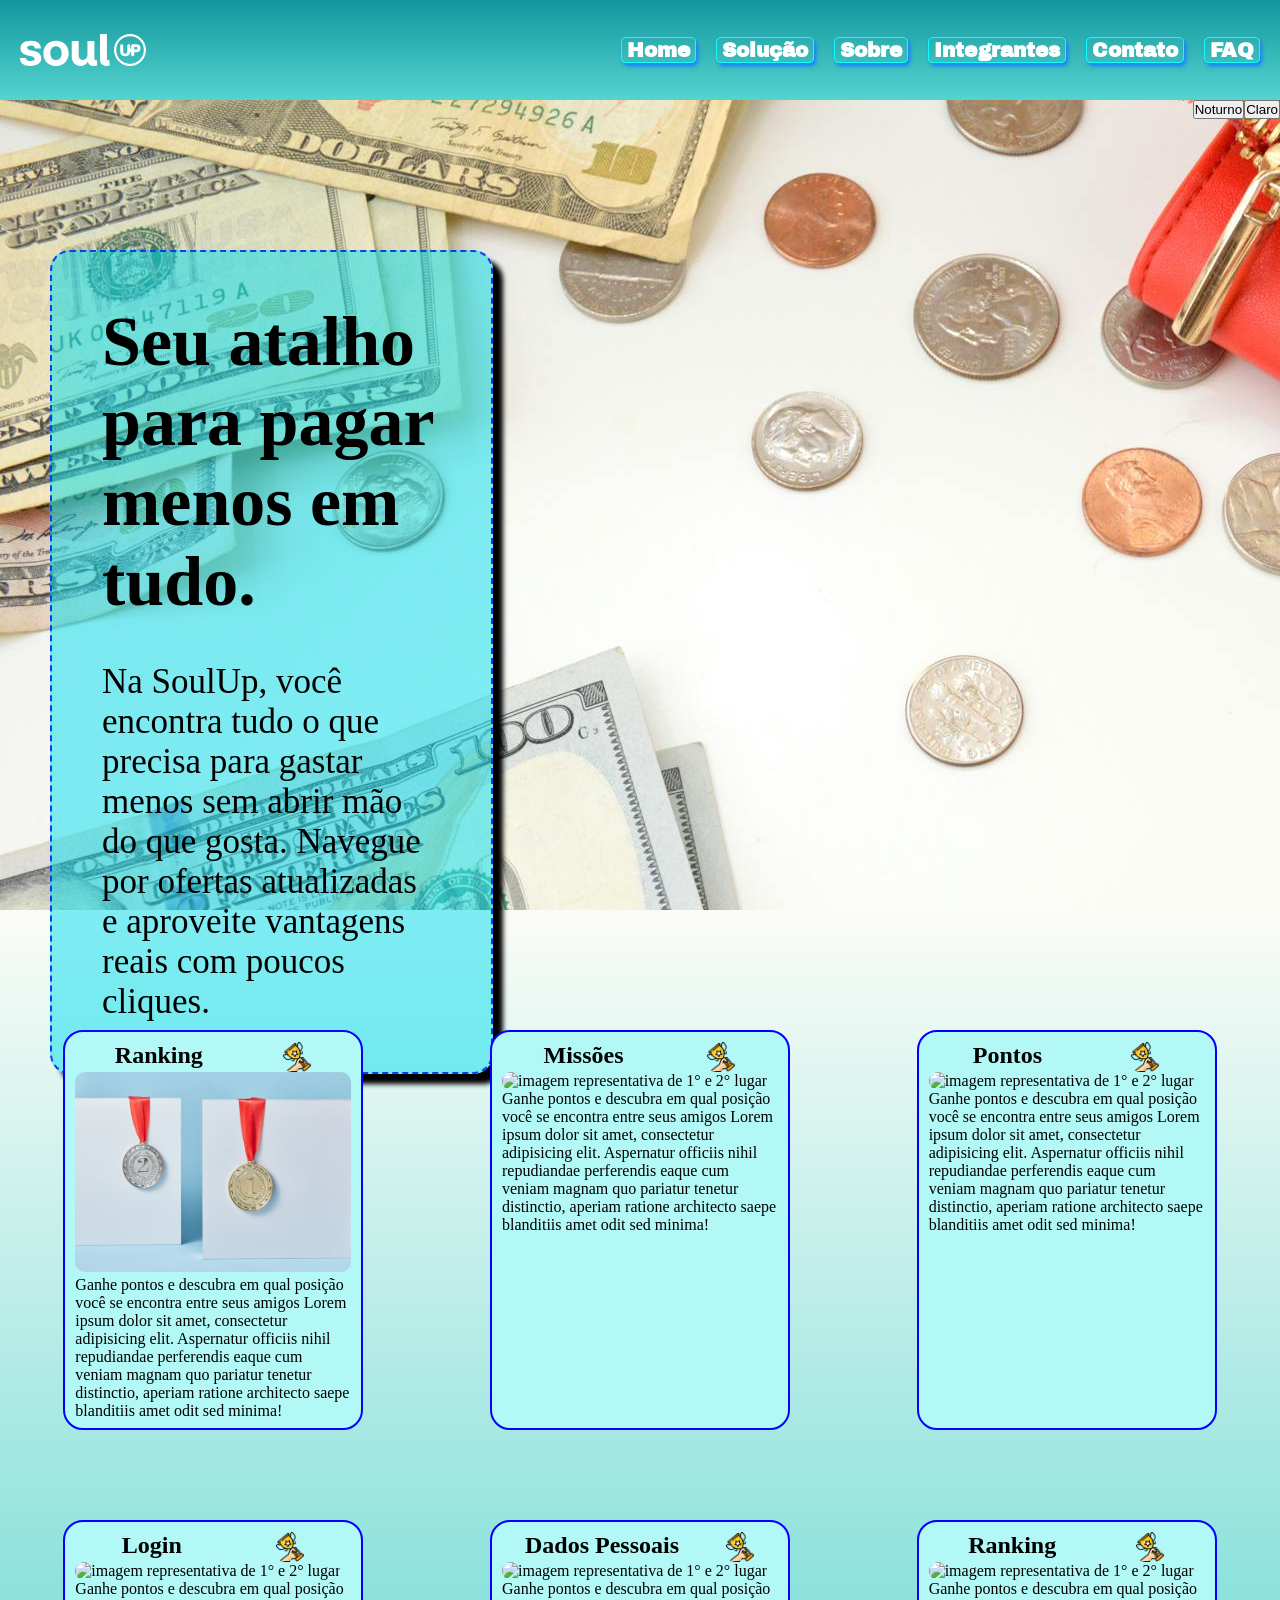
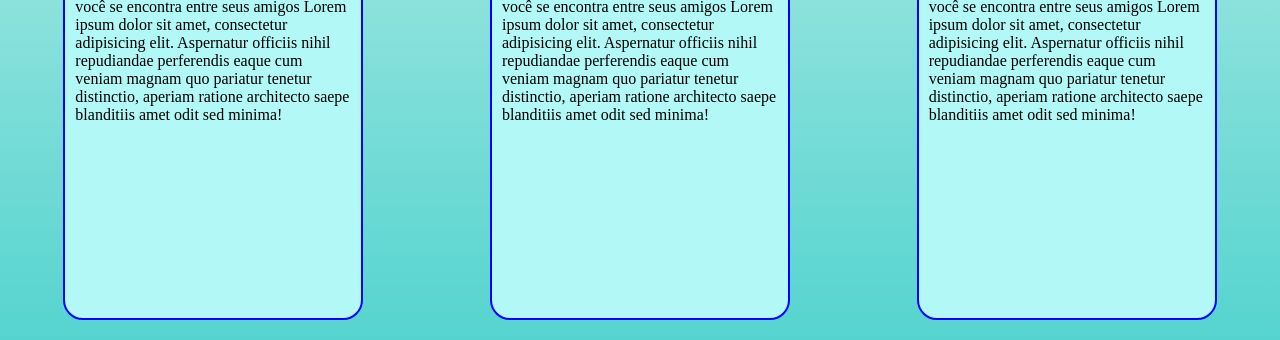
==== index.html @ f97382c6 "feat: organizando o codigo" ====
<!DOCTYPE html>
<html lang="pt-br">

<head>
    <meta charset="UTF-8">
    <meta name="viewport" content="width=device-width, initial-scale=1.0">
    <title>Soul UP</title>
    <link rel="stylesheet" href="./assets/css/main.css">
    <link rel="preconnect" href="https://fonts.googleapis.com">
    <link rel="preconnect" href="https://fonts.gstatic.com" crossorigin>
    <link href="https://fonts.googleapis.com/css2?family=Archivo+Black&family=Lexend+Deca:wght@100..900&display=swap"
        rel="stylesheet">
</head>

<body>

    <!--     //parte inicial da página para atrair a atenção do cliente
 -->
    <header class="cabecalho">
        <img src="./assets/imagens/img-01-logo.svg" alt="Imagem da logo">
        <nav class="menu">
            <ul>
                <li><a href="./index.html">Home</a></li>
                <li><a href="./paginas/solucao.html">Solução</a></li>
                <li><a href="./paginas/sobre.html">Sobre</a></li>
                <li><a href="./paginas/integrantes.html">Integrantes</a></li>
                <li><a href="./paginas/contato.html">Contato</a></li>
                <li><a href="./paginas/faq.html">FAQ</a></li>
            </ul>
        </nav>

    </header>


    <main>
        <div class="chamada">

            <div class="chamada__txt">
                <h1>Seu atalho para pagar menos em tudo.</h1>
                <p>Na SoulUp, você encontra tudo o que precisa para gastar menos sem abrir mão do que gosta. Navegue por
                    ofertas atualizadas e aproveite vantagens reais com poucos cliques.</p>
            </div>
            <div class="chamada__img">

            </div>

            <button>Noturno</button>
            <button>Claro</button>
        </div>
        <!--         //Fim da parte inicial da página para atrair a atenção do cliente
 -->

        <div class="conteudo">
            <div class="linha1">

            <section class="card">
                <div class="header_card">
                    <h2>Ranking</h2><img src="./assets/imagens/img-03-trofeu.png" alt="ícone de troféu">
                </div>
                <img src="./assets/imagens/img-04-ranking.jpg" alt="imagem representativa de 1° e 2° lugar">

                <p>Ganhe pontos e descubra em qual posição você se encontra entre seus amigos Lorem ipsum dolor sit
                    amet, consectetur adipisicing elit. Aspernatur officiis nihil repudiandae perferendis eaque cum
                    veniam magnam quo pariatur tenetur distinctio, aperiam ratione architecto saepe blanditiis amet odit
                    sed minima!</p>


            </section>
            <section class="card">
                <div class="header_card">
                    <h2>Missões</h2><img src="./assets/imagens/img-03-trofeu.png" alt="ícone de troféu">
                </div>
                <img src="" alt="imagem representativa de 1° e 2° lugar">

                <p>Ganhe pontos e descubra em qual posição você se encontra entre seus amigos Lorem ipsum dolor sit
                    amet, consectetur adipisicing elit. Aspernatur officiis nihil repudiandae perferendis eaque cum
                    veniam magnam quo pariatur tenetur distinctio, aperiam ratione architecto saepe blanditiis amet odit
                    sed minima!</p>


            </section>
            <section class="card">
                <div class="header_card">
                    <h2>Pontos</h2><img src="./assets/imagens/img-03-trofeu.png" alt="ícone de troféu">
                </div>
                <img src="" alt="imagem representativa de 1° e 2° lugar">

                <p>Ganhe pontos e descubra em qual posição você se encontra entre seus amigos Lorem ipsum dolor sit
                    amet, consectetur adipisicing elit. Aspernatur officiis nihil repudiandae perferendis eaque cum
                    veniam magnam quo pariatur tenetur distinctio, aperiam ratione architecto saepe blanditiis amet odit
                    sed minima!</p>


            </section>
            </div>
            <div class="linha2">
            <section class="card">
                <div class="header_card">
                    <h2>Login</h2><img src="./assets/imagens/img-03-trofeu.png" alt="ícone de troféu">
                </div>
                <img src="" alt="imagem representativa de 1° e 2° lugar">

                <p>Ganhe pontos e descubra em qual posição você se encontra entre seus amigos Lorem ipsum dolor sit
                    amet, consectetur adipisicing elit. Aspernatur officiis nihil repudiandae perferendis eaque cum
                    veniam magnam quo pariatur tenetur distinctio, aperiam ratione architecto saepe blanditiis amet odit
                    sed minima!</p>


            </section>
            <section class="card">
                <div class="header_card">
                    <h2>Dados Pessoais</h2><img src="./assets/imagens/img-03-trofeu.png" alt="ícone de troféu">
                </div>
                <img src="" alt="imagem representativa de 1° e 2° lugar">

                <p>Ganhe pontos e descubra em qual posição você se encontra entre seus amigos Lorem ipsum dolor sit
                    amet, consectetur adipisicing elit. Aspernatur officiis nihil repudiandae perferendis eaque cum
                    veniam magnam quo pariatur tenetur distinctio, aperiam ratione architecto saepe blanditiis amet odit
                    sed minima!</p>
                    


            </section>
              <section class="card">
                <div class="header_card">
                    <h2>Ranking</h2><img src="./assets/imagens/img-03-trofeu.png" alt="ícone de troféu">
                </div>
                <img src="" alt="imagem representativa de 1° e 2° lugar">

                <p>Ganhe pontos e descubra em qual posição você se encontra entre seus amigos Lorem ipsum dolor sit
                    amet, consectetur adipisicing elit. Aspernatur officiis nihil repudiandae perferendis eaque cum
                    veniam magnam quo pariatur tenetur distinctio, aperiam ratione architecto saepe blanditiis amet odit
                    sed minima!</p>
                    


            </section>
            </div>
        </div>


    </main>


    <script src="./assets/JS/SoulUP.js"></script>
</body>

</html>
---- assets/css/main.css ----
@import url(./base.css);
@import url(./cabecalho.css);
@import url(./hero.css);
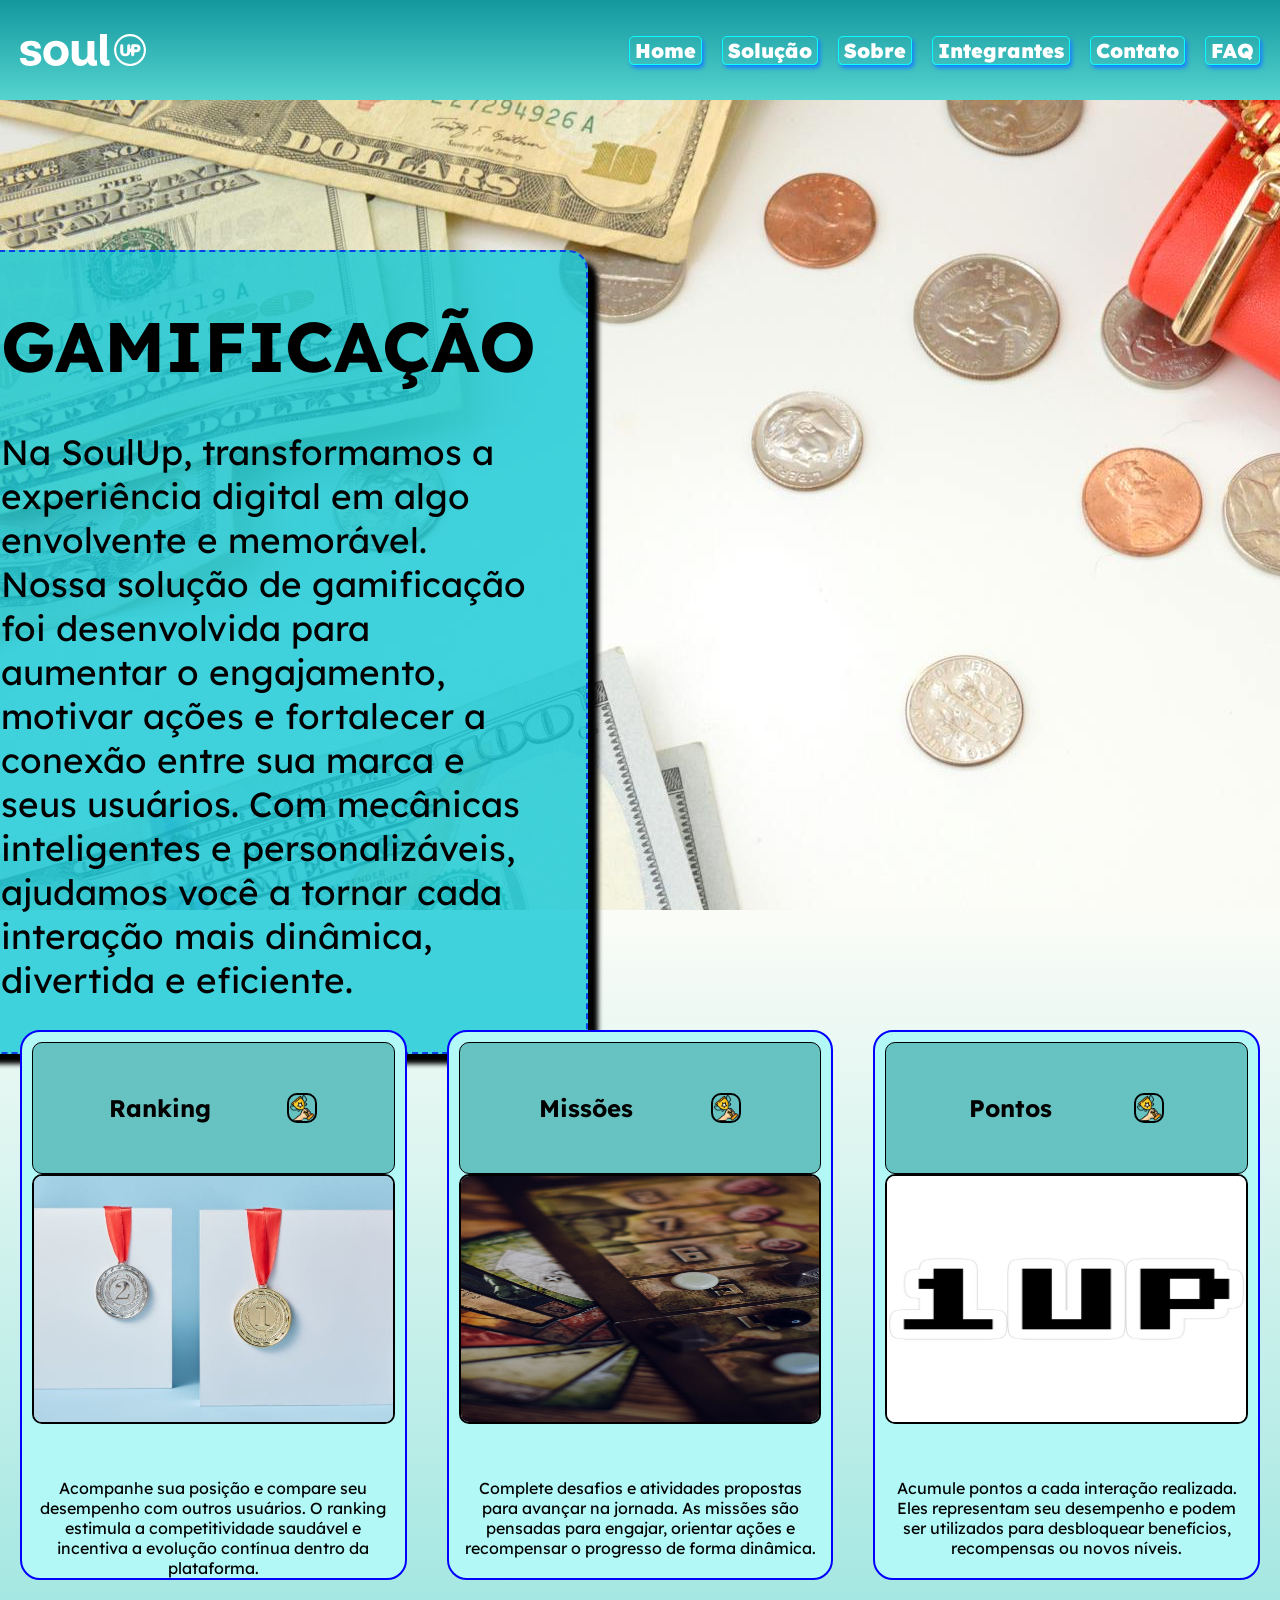
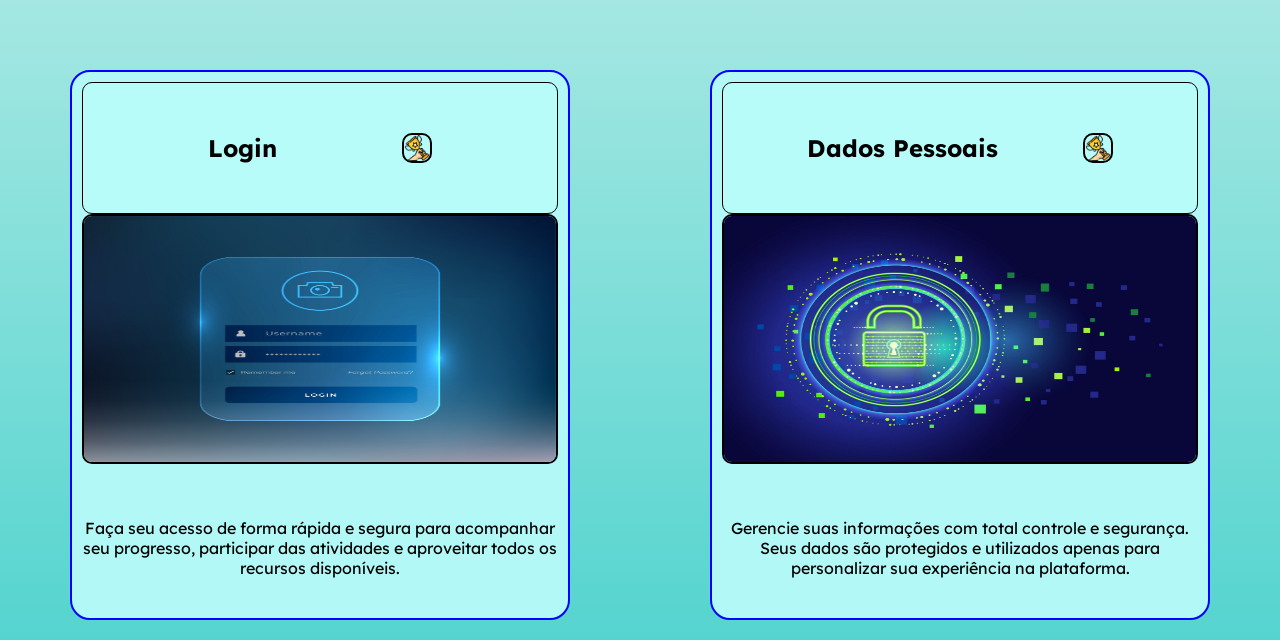
==== commit 6c9959a2: "feat: melhora na pagina nos cards" ====
--- a/index.html
+++ b/index.html
@@ -36,9 +36,11 @@
         <div class="chamada">
 
             <div class="chamada__txt">
-                <h1>Seu atalho para pagar menos em tudo.</h1>
-                <p>Na SoulUp, você encontra tudo o que precisa para gastar menos sem abrir mão do que gosta. Navegue por
-                    ofertas atualizadas e aproveite vantagens reais com poucos cliques.</p>
+                <h1>GAMIFICAÇÃO</h1>
+                <p>Na SoulUp, transformamos a experiência digital em algo envolvente e memorável. Nossa solução de
+                    gamificação foi desenvolvida para aumentar o engajamento, motivar ações e fortalecer a conexão entre
+                    sua marca e seus usuários. Com mecânicas inteligentes e personalizáveis, ajudamos você a tornar cada
+                    interação mais dinâmica, divertida e eficiente.</p>
             </div>
             <div class="chamada__img">
 
@@ -53,88 +55,66 @@
         <div class="conteudo">
             <div class="linha1">
 
-            <section class="card">
-                <div class="header_card">
-                    <h2>Ranking</h2><img src="./assets/imagens/img-03-trofeu.png" alt="ícone de troféu">
-                </div>
-                <img src="./assets/imagens/img-04-ranking.jpg" alt="imagem representativa de 1° e 2° lugar">
+                <section class="card">
+                    <div class="header_card">
+                        <h2>Ranking</h2><img src="./assets/imagens/img-03-trofeu.png" alt="ícone de troféu">
+                    </div>
+                    <img src="./assets/imagens/img-04-ranking.jpg" alt="imagem representativa de 1° e 2° lugar">
 
-                <p>Ganhe pontos e descubra em qual posição você se encontra entre seus amigos Lorem ipsum dolor sit
-                    amet, consectetur adipisicing elit. Aspernatur officiis nihil repudiandae perferendis eaque cum
-                    veniam magnam quo pariatur tenetur distinctio, aperiam ratione architecto saepe blanditiis amet odit
-                    sed minima!</p>
+                    <p>Acompanhe sua posição e compare seu desempenho com outros usuários. O ranking estimula a
+                        competitividade saudável e incentiva a evolução contínua dentro da plataforma.</p>
 
 
-            </section>
-            <section class="card">
-                <div class="header_card">
-                    <h2>Missões</h2><img src="./assets/imagens/img-03-trofeu.png" alt="ícone de troféu">
-                </div>
-                <img src="" alt="imagem representativa de 1° e 2° lugar">
+                </section>
+                <section class="card">
+                    <div class="header_card">
+                        <h2>Missões</h2><img src="./assets/imagens/img-03-trofeu.png" alt="ícone de troféu">
+                    </div>
+                    <img src="./assets/imagens/img-11-missoes.jpg" alt="imagem representativa de 1° e 2° lugar">
 
-                <p>Ganhe pontos e descubra em qual posição você se encontra entre seus amigos Lorem ipsum dolor sit
-                    amet, consectetur adipisicing elit. Aspernatur officiis nihil repudiandae perferendis eaque cum
-                    veniam magnam quo pariatur tenetur distinctio, aperiam ratione architecto saepe blanditiis amet odit
-                    sed minima!</p>
+                    <p>Complete desafios e atividades propostas para avançar na jornada. As missões são pensadas para
+                        engajar, orientar ações e recompensar o progresso de forma dinâmica.</p>
 
 
-            </section>
-            <section class="card">
-                <div class="header_card">
-                    <h2>Pontos</h2><img src="./assets/imagens/img-03-trofeu.png" alt="ícone de troféu">
-                </div>
-                <img src="" alt="imagem representativa de 1° e 2° lugar">
+                </section>
+                <section class="card">
+                    <div class="header_card">
+                        <h2>Pontos</h2><img src="./assets/imagens/img-03-trofeu.png" alt="ícone de troféu">
+                    </div>
+                    <img src="./assets/imagens/img-12-pontuacao.jpg" alt="imagem representativa de 1° e 2° lugar">
 
-                <p>Ganhe pontos e descubra em qual posição você se encontra entre seus amigos Lorem ipsum dolor sit
-                    amet, consectetur adipisicing elit. Aspernatur officiis nihil repudiandae perferendis eaque cum
-                    veniam magnam quo pariatur tenetur distinctio, aperiam ratione architecto saepe blanditiis amet odit
-                    sed minima!</p>
+                    <p>Acumule pontos a cada interação realizada. Eles representam seu desempenho e podem ser utilizados
+                        para desbloquear benefícios, recompensas ou novos níveis.</p>
 
 
-            </section>
+                </section>
             </div>
             <div class="linha2">
-            <section class="card">
-                <div class="header_card">
-                    <h2>Login</h2><img src="./assets/imagens/img-03-trofeu.png" alt="ícone de troféu">
-                </div>
-                <img src="" alt="imagem representativa de 1° e 2° lugar">
+                <section class="card">
+                    <div class="header_card">
+                        <h2>Login</h2><img src="./assets/imagens/img-03-trofeu.png" alt="ícone de troféu">
+                    </div>
+                    <img src="./assets/imagens/img-14-login.jpg" alt="imagem representativa de 1° e 2° lugar">
 
-                <p>Ganhe pontos e descubra em qual posição você se encontra entre seus amigos Lorem ipsum dolor sit
-                    amet, consectetur adipisicing elit. Aspernatur officiis nihil repudiandae perferendis eaque cum
-                    veniam magnam quo pariatur tenetur distinctio, aperiam ratione architecto saepe blanditiis amet odit
-                    sed minima!</p>
+                    <p>Faça seu acesso de forma rápida e segura para acompanhar seu progresso, participar das atividades
+                        e aproveitar todos os recursos disponíveis.</p>
 
 
-            </section>
-            <section class="card">
-                <div class="header_card">
-                    <h2>Dados Pessoais</h2><img src="./assets/imagens/img-03-trofeu.png" alt="ícone de troféu">
-                </div>
-                <img src="" alt="imagem representativa de 1° e 2° lugar">
+                </section>
+                <section class="card">
+                    <div class="header_card">
+                        <h2>Dados Pessoais</h2><img src="./assets/imagens/img-03-trofeu.png" alt="ícone de troféu">
+                    </div>
+                    <img src="./assets/imagens/img-15-dados-pessoais.jpg" alt="imagem representativa de 1° e 2° lugar">
 
-                <p>Ganhe pontos e descubra em qual posição você se encontra entre seus amigos Lorem ipsum dolor sit
-                    amet, consectetur adipisicing elit. Aspernatur officiis nihil repudiandae perferendis eaque cum
-                    veniam magnam quo pariatur tenetur distinctio, aperiam ratione architecto saepe blanditiis amet odit
-                    sed minima!</p>
-                    
+                    <p>Gerencie suas informações com total controle e segurança. Seus dados são protegidos e utilizados
+                        apenas para personalizar sua experiência na plataforma.</p>
 
 
-            </section>
-              <section class="card">
-                <div class="header_card">
-                    <h2>Ranking</h2><img src="./assets/imagens/img-03-trofeu.png" alt="ícone de troféu">
-                </div>
-                <img src="" alt="imagem representativa de 1° e 2° lugar">
 
-                <p>Ganhe pontos e descubra em qual posição você se encontra entre seus amigos Lorem ipsum dolor sit
-                    amet, consectetur adipisicing elit. Aspernatur officiis nihil repudiandae perferendis eaque cum
-                    veniam magnam quo pariatur tenetur distinctio, aperiam ratione architecto saepe blanditiis amet odit
-                    sed minima!</p>
-                    
+                </section>
 
 
-            </section>
             </div>
         </div>
 
--- a/assets/css/main.css
+++ b/assets/css/main.css
@@ -1,3 +1,5 @@
 @import url(./base.css);
 @import url(./cabecalho.css);
 @import url(./hero.css);
+@import url(./footer.css);
+@import url(./faq.css);
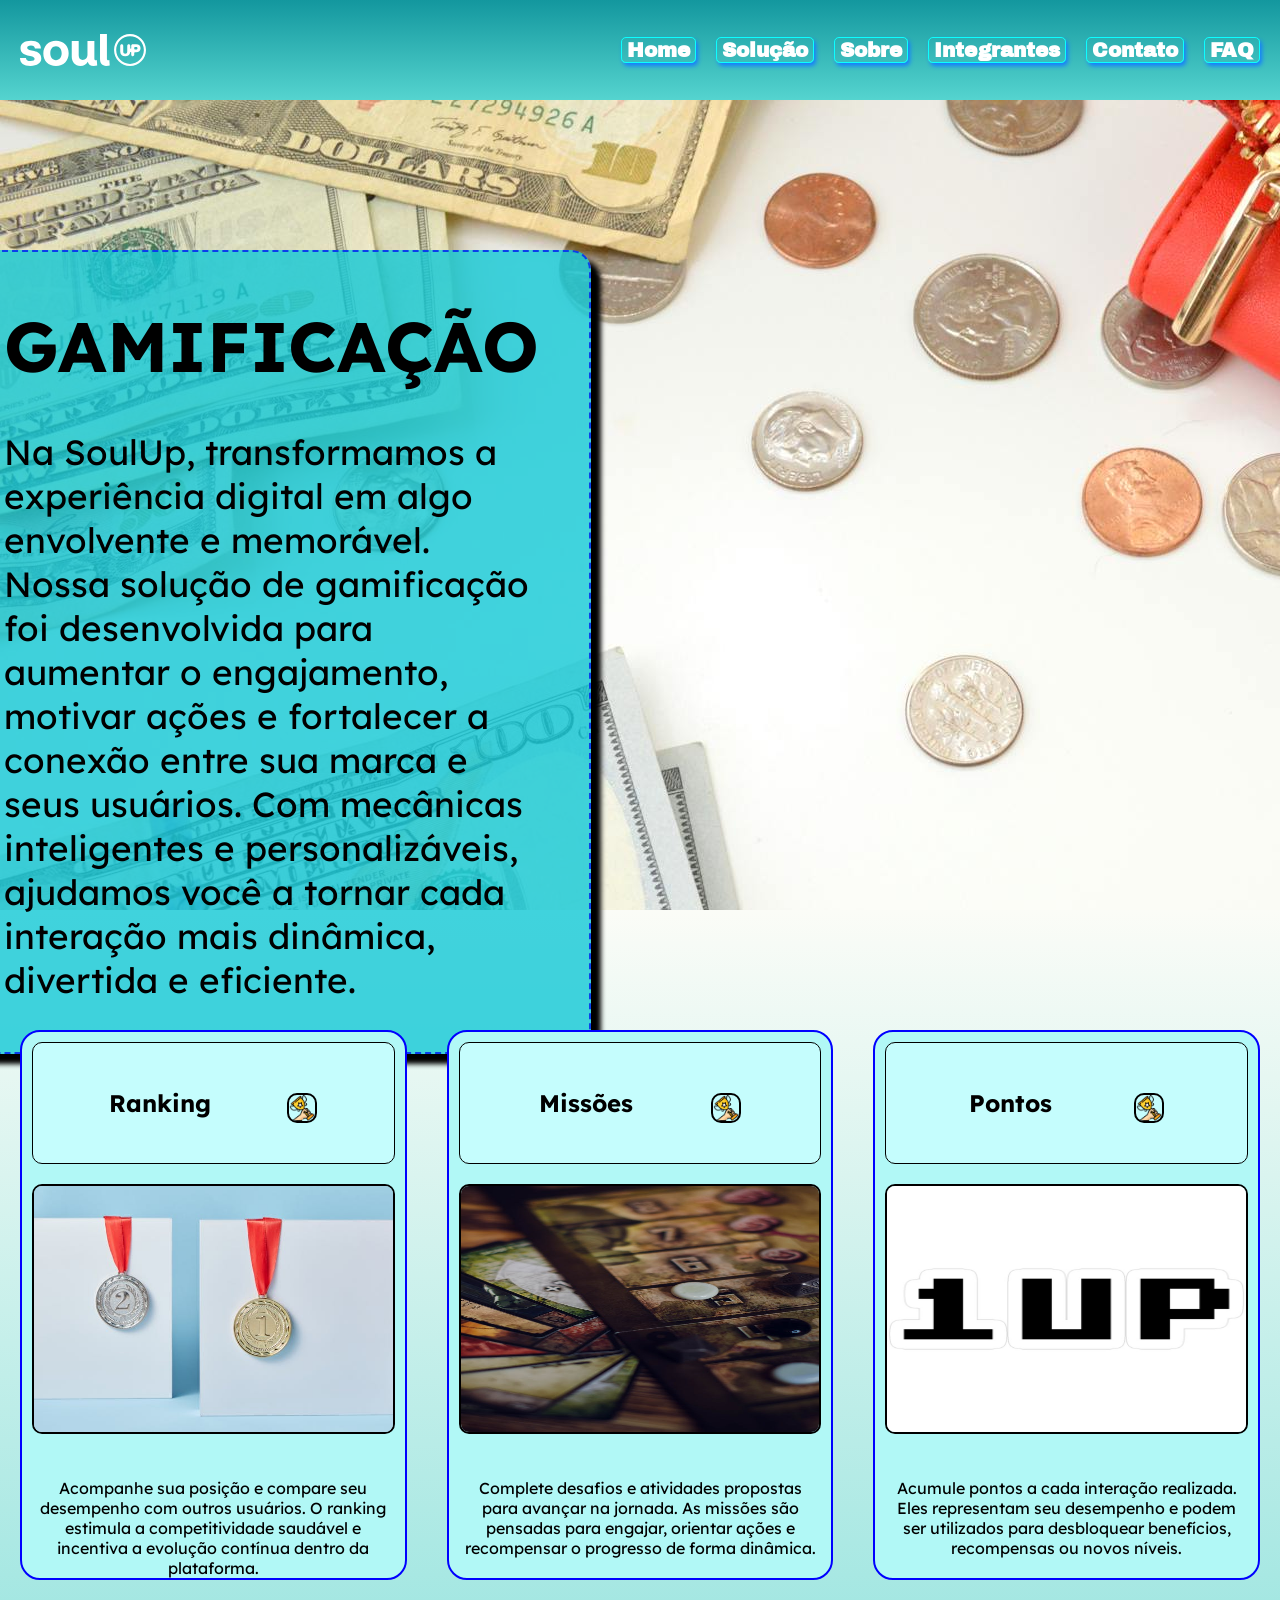
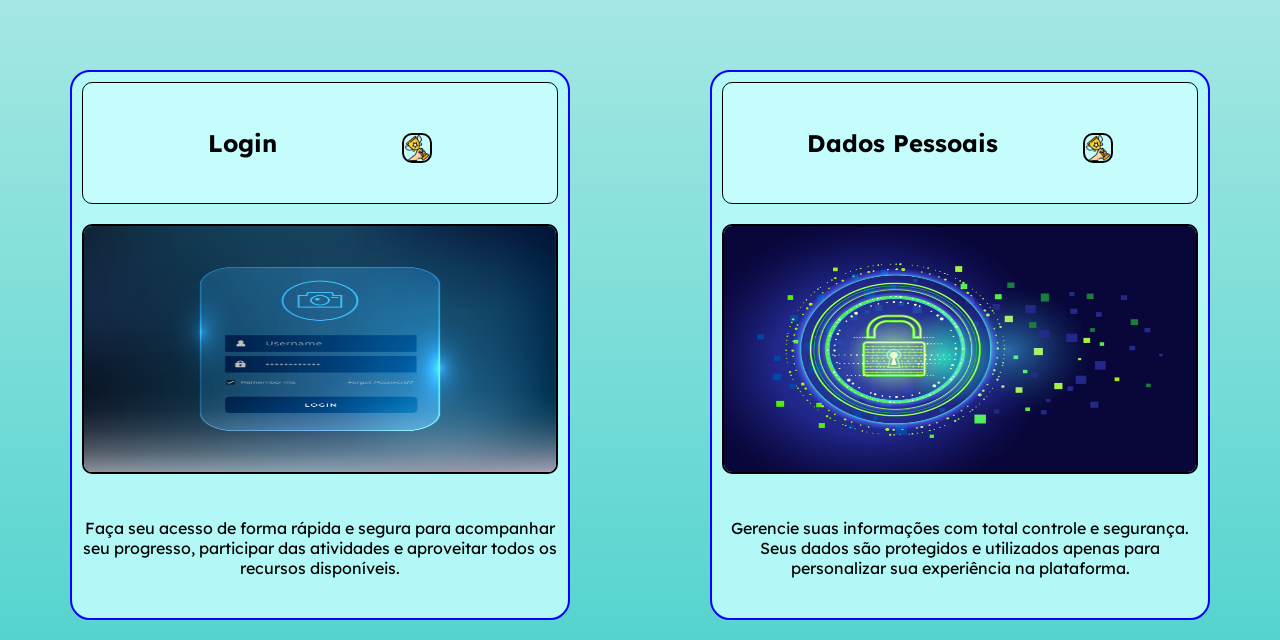
==== commit 7f238e3f: "Merge pull request #3 from igorblacconaro/IgorRM572033 Adicionado pagina de integrantes e fazendo es" ====
--- a/index.html
+++ b/index.html
@@ -9,7 +9,7 @@
     <link rel="preconnect" href="https://fonts.googleapis.com">
     <link rel="preconnect" href="https://fonts.gstatic.com" crossorigin>
     <link href="https://fonts.googleapis.com/css2?family=Archivo+Black&family=Lexend+Deca:wght@100..900&display=swap"
-        rel="stylesheet">
+    rel="stylesheet">
 </head>
 
 <body>
--- a/assets/css/main.css
+++ b/assets/css/main.css
@@ -1,5 +1,4 @@
 @import url(./base.css);
 @import url(./cabecalho.css);
 @import url(./hero.css);
-@import url(./footer.css);
-@import url(./faq.css);+@import url(./contato.css);
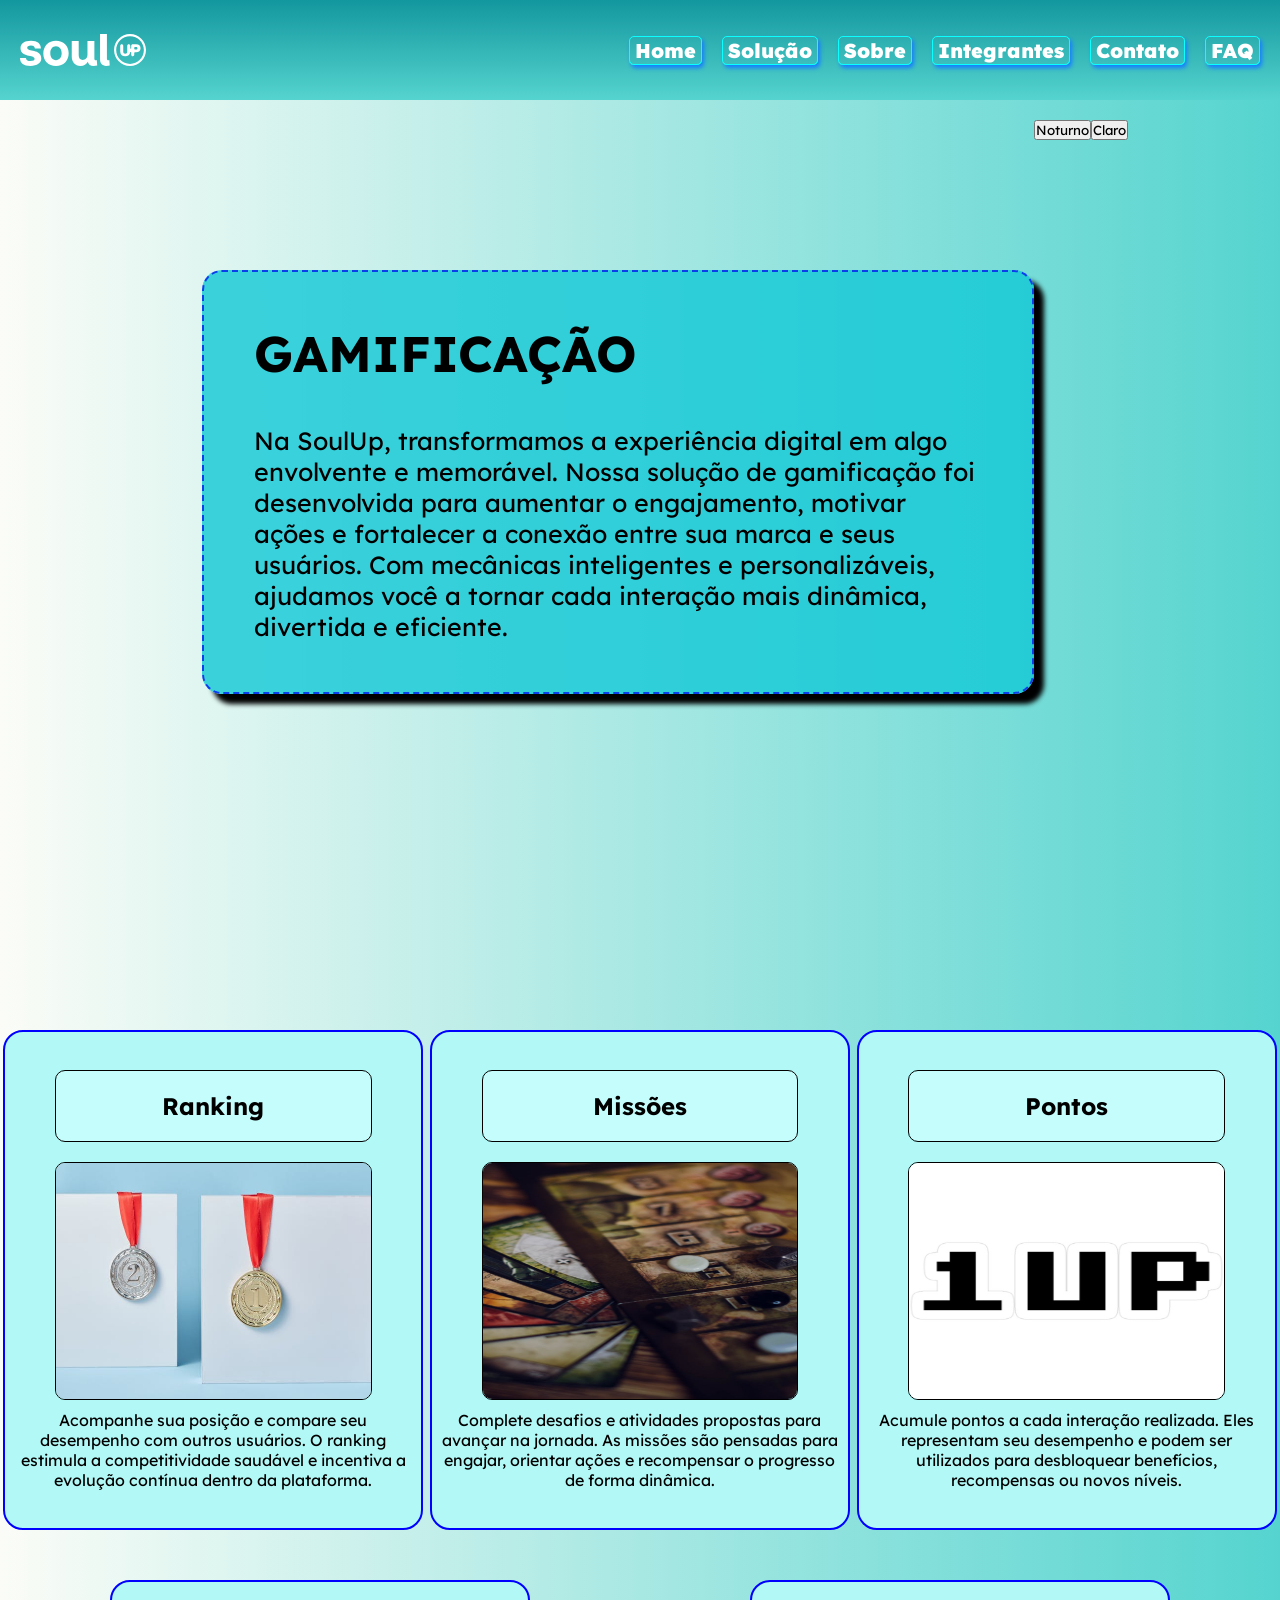
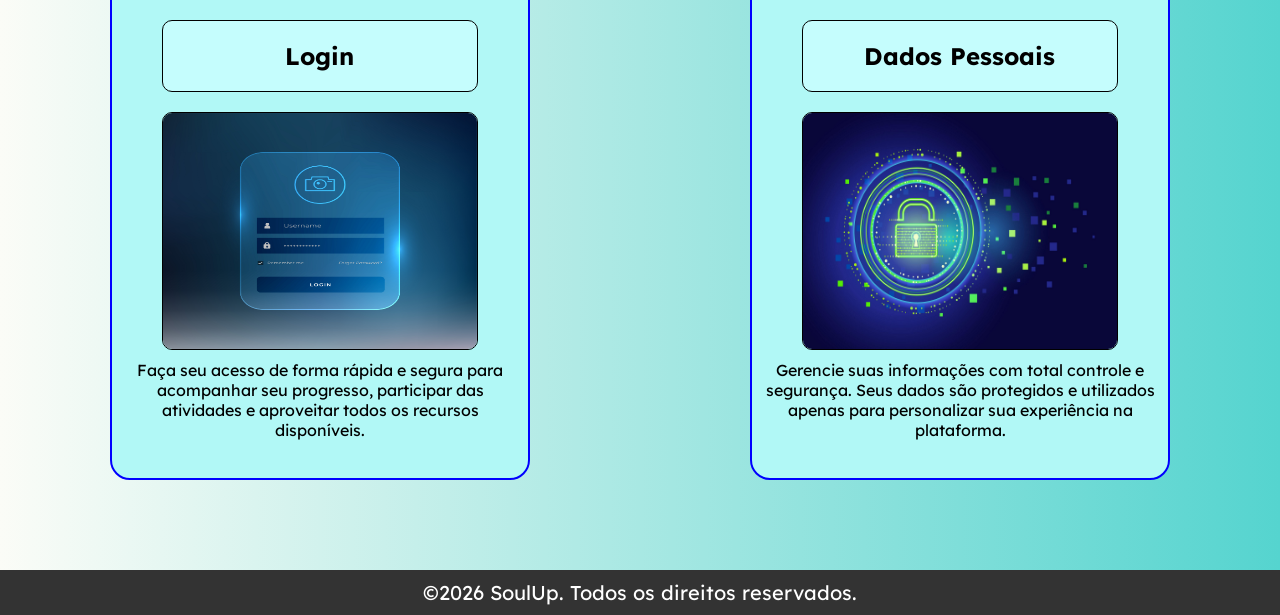
==== commit e84f7288: "feat: deixando responsivo a index.html" ====
--- a/index.html
+++ b/index.html
@@ -57,7 +57,7 @@
 
                 <section class="card">
                     <div class="header_card">
-                        <h2>Ranking</h2><img src="./assets/imagens/img-03-trofeu.png" alt="ícone de troféu">
+                        <h2>Ranking</h2>
                     </div>
                     <img src="./assets/imagens/img-04-ranking.jpg" alt="imagem representativa de 1° e 2° lugar">
 
@@ -68,7 +68,7 @@
                 </section>
                 <section class="card">
                     <div class="header_card">
-                        <h2>Missões</h2><img src="./assets/imagens/img-03-trofeu.png" alt="ícone de troféu">
+                        <h2>Missões</h2>
                     </div>
                     <img src="./assets/imagens/img-11-missoes.jpg" alt="imagem representativa de 1° e 2° lugar">
 
@@ -79,7 +79,7 @@
                 </section>
                 <section class="card">
                     <div class="header_card">
-                        <h2>Pontos</h2><img src="./assets/imagens/img-03-trofeu.png" alt="ícone de troféu">
+                        <h2>Pontos</h2>
                     </div>
                     <img src="./assets/imagens/img-12-pontuacao.jpg" alt="imagem representativa de 1° e 2° lugar">
 
@@ -92,7 +92,7 @@
             <div class="linha2">
                 <section class="card">
                     <div class="header_card">
-                        <h2>Login</h2><img src="./assets/imagens/img-03-trofeu.png" alt="ícone de troféu">
+                        <h2>Login</h2>
                     </div>
                     <img src="./assets/imagens/img-14-login.jpg" alt="imagem representativa de 1° e 2° lugar">
 
@@ -103,7 +103,7 @@
                 </section>
                 <section class="card">
                     <div class="header_card">
-                        <h2>Dados Pessoais</h2><img src="./assets/imagens/img-03-trofeu.png" alt="ícone de troféu">
+                        <h2>Dados Pessoais</h2>
                     </div>
                     <img src="./assets/imagens/img-15-dados-pessoais.jpg" alt="imagem representativa de 1° e 2° lugar">
 
@@ -121,6 +121,10 @@
 
     </main>
 
+    <footer>
+        <p>&copy;2026 SoulUp. Todos os direitos reservados.</p>
+    </footer>
+
 
     <script src="./assets/JS/SoulUP.js"></script>
 </body>
--- a/assets/css/main.css
+++ b/assets/css/main.css
@@ -1,4 +1,7 @@
 @import url(./base.css);
 @import url(./cabecalho.css);
-@import url(./hero.css);
-@import url(./contato.css);+@import url(./index.css);
+@import url(./footer.css);
+@import url(./faq.css);
+@import url(./sobre.css);
+
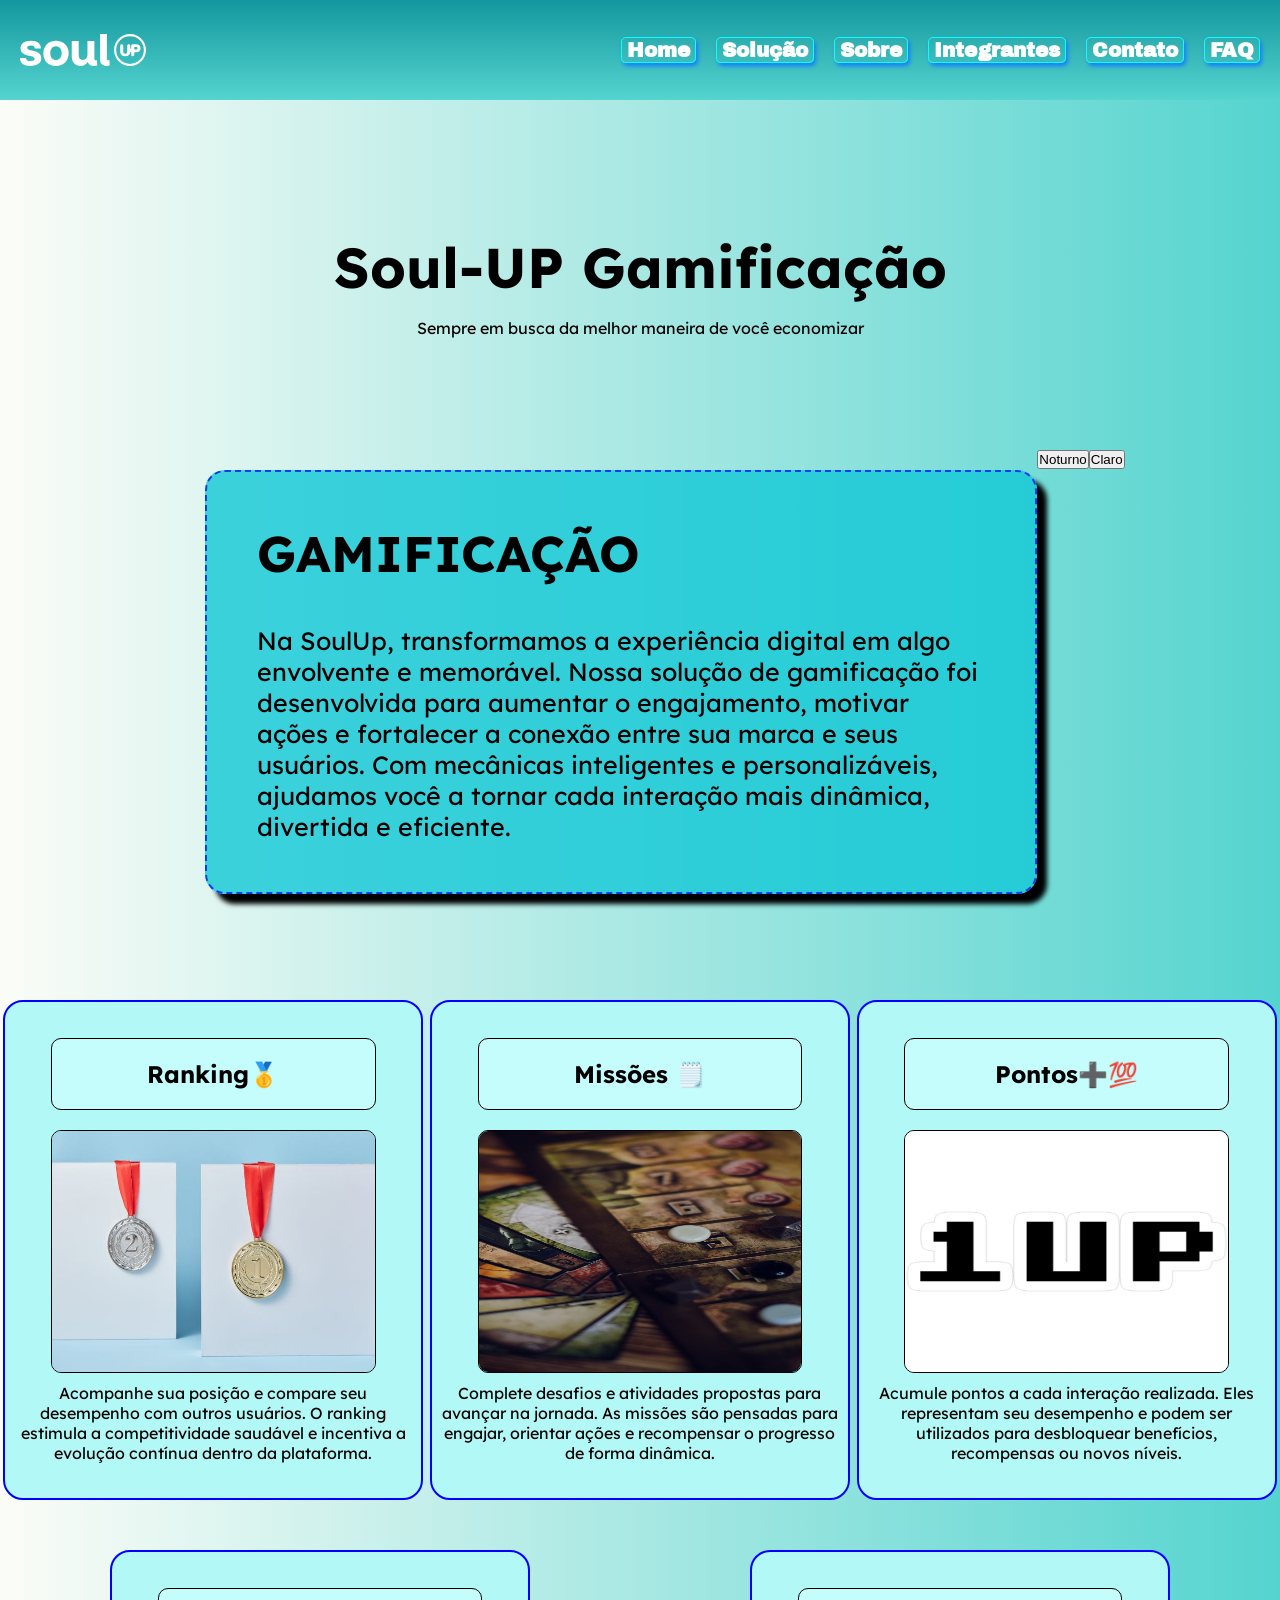
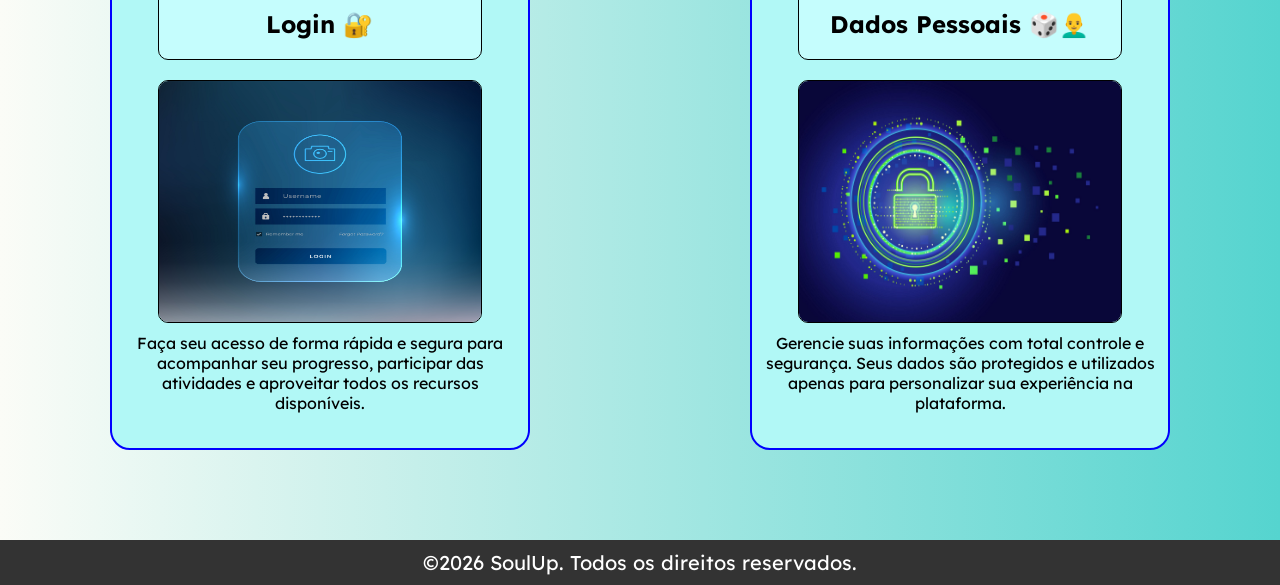
==== commit efc5422a: "feat: fazendo algumas alterações pequenas nas paginas." ====
--- a/index.html
+++ b/index.html
@@ -9,7 +9,7 @@
     <link rel="preconnect" href="https://fonts.googleapis.com">
     <link rel="preconnect" href="https://fonts.gstatic.com" crossorigin>
     <link href="https://fonts.googleapis.com/css2?family=Archivo+Black&family=Lexend+Deca:wght@100..900&display=swap"
-    rel="stylesheet">
+        rel="stylesheet">
 </head>
 
 <body>
@@ -33,6 +33,14 @@
 
 
     <main>
+        <section class="titulo">
+            <!-- Título principal -->
+            <h1>Soul-UP Gamificação</h1>
+
+            <!-- Texto de apoio -->
+            <p>Sempre em busca da melhor maneira de você economizar</p>
+        </section>
+
         <div class="chamada">
 
             <div class="chamada__txt">
@@ -57,7 +65,7 @@
 
                 <section class="card">
                     <div class="header_card">
-                        <h2>Ranking</h2>
+                        <h2>Ranking🥇</h2>
                     </div>
                     <img src="./assets/imagens/img-04-ranking.jpg" alt="imagem representativa de 1° e 2° lugar">
 
@@ -68,7 +76,7 @@
                 </section>
                 <section class="card">
                     <div class="header_card">
-                        <h2>Missões</h2>
+                        <h2>Missões 🗒️</h2>
                     </div>
                     <img src="./assets/imagens/img-11-missoes.jpg" alt="imagem representativa de 1° e 2° lugar">
 
@@ -79,7 +87,7 @@
                 </section>
                 <section class="card">
                     <div class="header_card">
-                        <h2>Pontos</h2>
+                        <h2>Pontos➕💯</h2>
                     </div>
                     <img src="./assets/imagens/img-12-pontuacao.jpg" alt="imagem representativa de 1° e 2° lugar">
 
@@ -92,7 +100,7 @@
             <div class="linha2">
                 <section class="card">
                     <div class="header_card">
-                        <h2>Login</h2>
+                        <h2>Login 🔐</h2>
                     </div>
                     <img src="./assets/imagens/img-14-login.jpg" alt="imagem representativa de 1° e 2° lugar">
 
@@ -103,7 +111,7 @@
                 </section>
                 <section class="card">
                     <div class="header_card">
-                        <h2>Dados Pessoais</h2>
+                        <h2>Dados Pessoais 🎲👨‍🦲</h2>
                     </div>
                     <img src="./assets/imagens/img-15-dados-pessoais.jpg" alt="imagem representativa de 1° e 2° lugar">
 
--- a/assets/css/main.css
+++ b/assets/css/main.css
@@ -1,5 +1,7 @@
 @import url(./base.css);
 @import url(./cabecalho.css);
+@import url(./hero.css);
+@import url(./contato.css);
 @import url(./index.css);
 @import url(./footer.css);
 @import url(./faq.css);
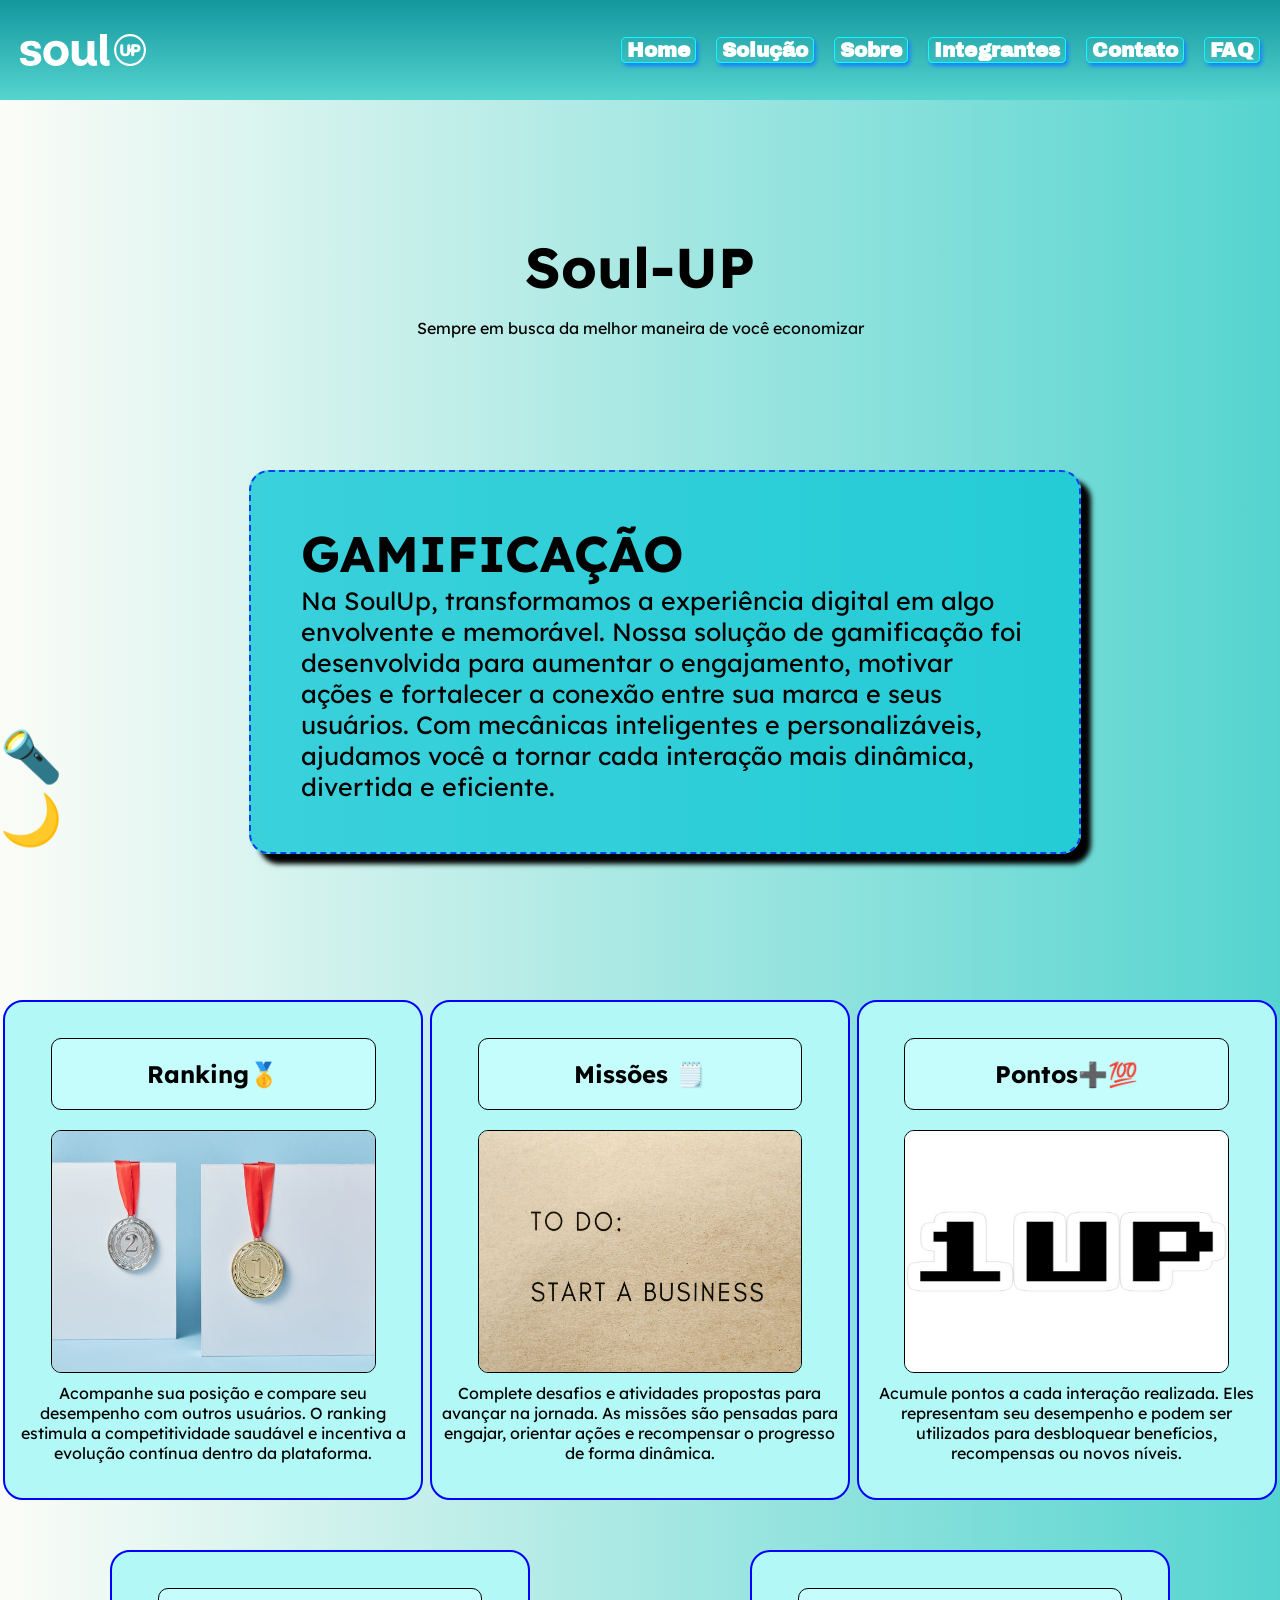
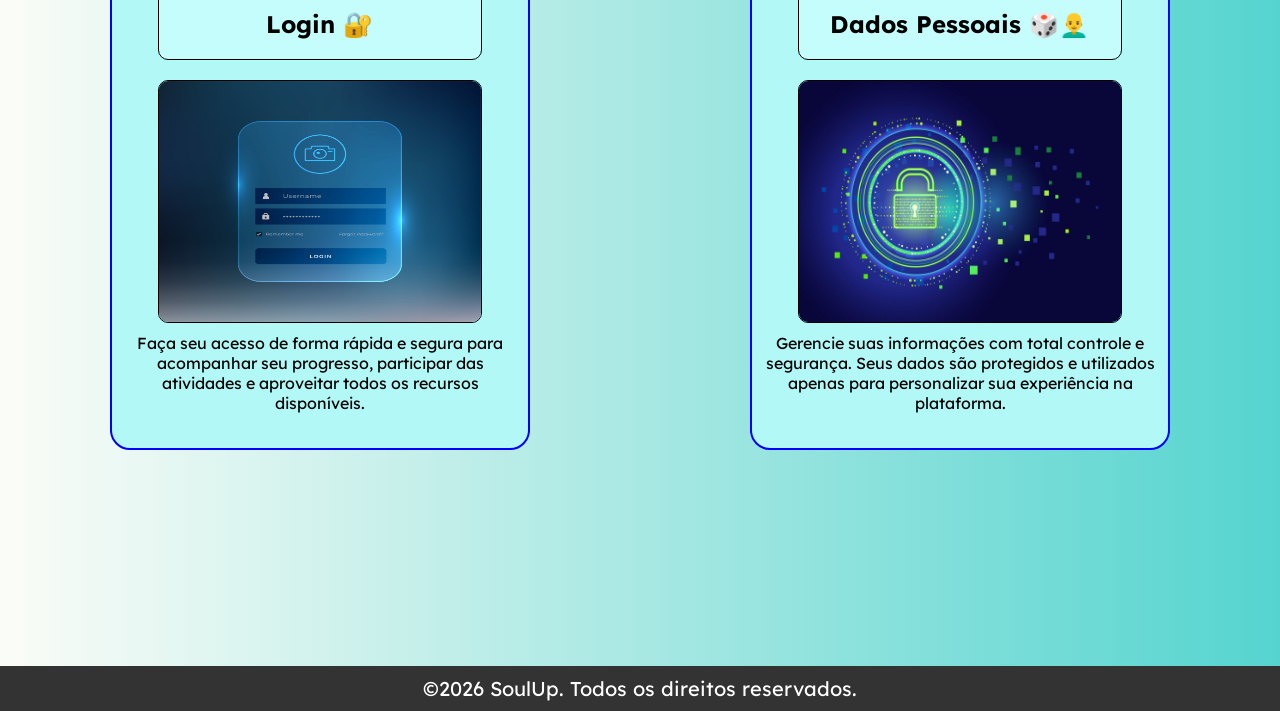
==== commit fc344f08: "fazendo javaScript na index e arrumando os botões claro e noturno, além de outras alterações" ====
--- a/index.html
+++ b/index.html
@@ -35,7 +35,7 @@
     <main>
         <section class="titulo">
             <!-- Título principal -->
-            <h1>Soul-UP Gamificação</h1>
+            <h1>Soul-UP</h1>
 
             <!-- Texto de apoio -->
             <p>Sempre em busca da melhor maneira de você economizar</p>
@@ -54,8 +54,6 @@
 
             </div>
 
-            <button>Noturno</button>
-            <button>Claro</button>
         </div>
         <!--         //Fim da parte inicial da página para atrair a atenção do cliente
  -->
@@ -78,7 +76,7 @@
                     <div class="header_card">
                         <h2>Missões 🗒️</h2>
                     </div>
-                    <img src="./assets/imagens/img-11-missoes.jpg" alt="imagem representativa de 1° e 2° lugar">
+                    <img src="./assets/imagens/pexels-eva-bronzini-6956183.jpg" alt="imagem representativa de 1° e 2° lugar">
 
                     <p>Complete desafios e atividades propostas para avançar na jornada. As missões são pensadas para
                         engajar, orientar ações e recompensar o progresso de forma dinâmica.</p>
@@ -125,8 +123,10 @@
 
             </div>
         </div>
-
-
+        <div class="botoes">
+        <p id="luz">🔦</p>
+        <p id="noite">🌙</p>
+        </div>
     </main>
 
     <footer>
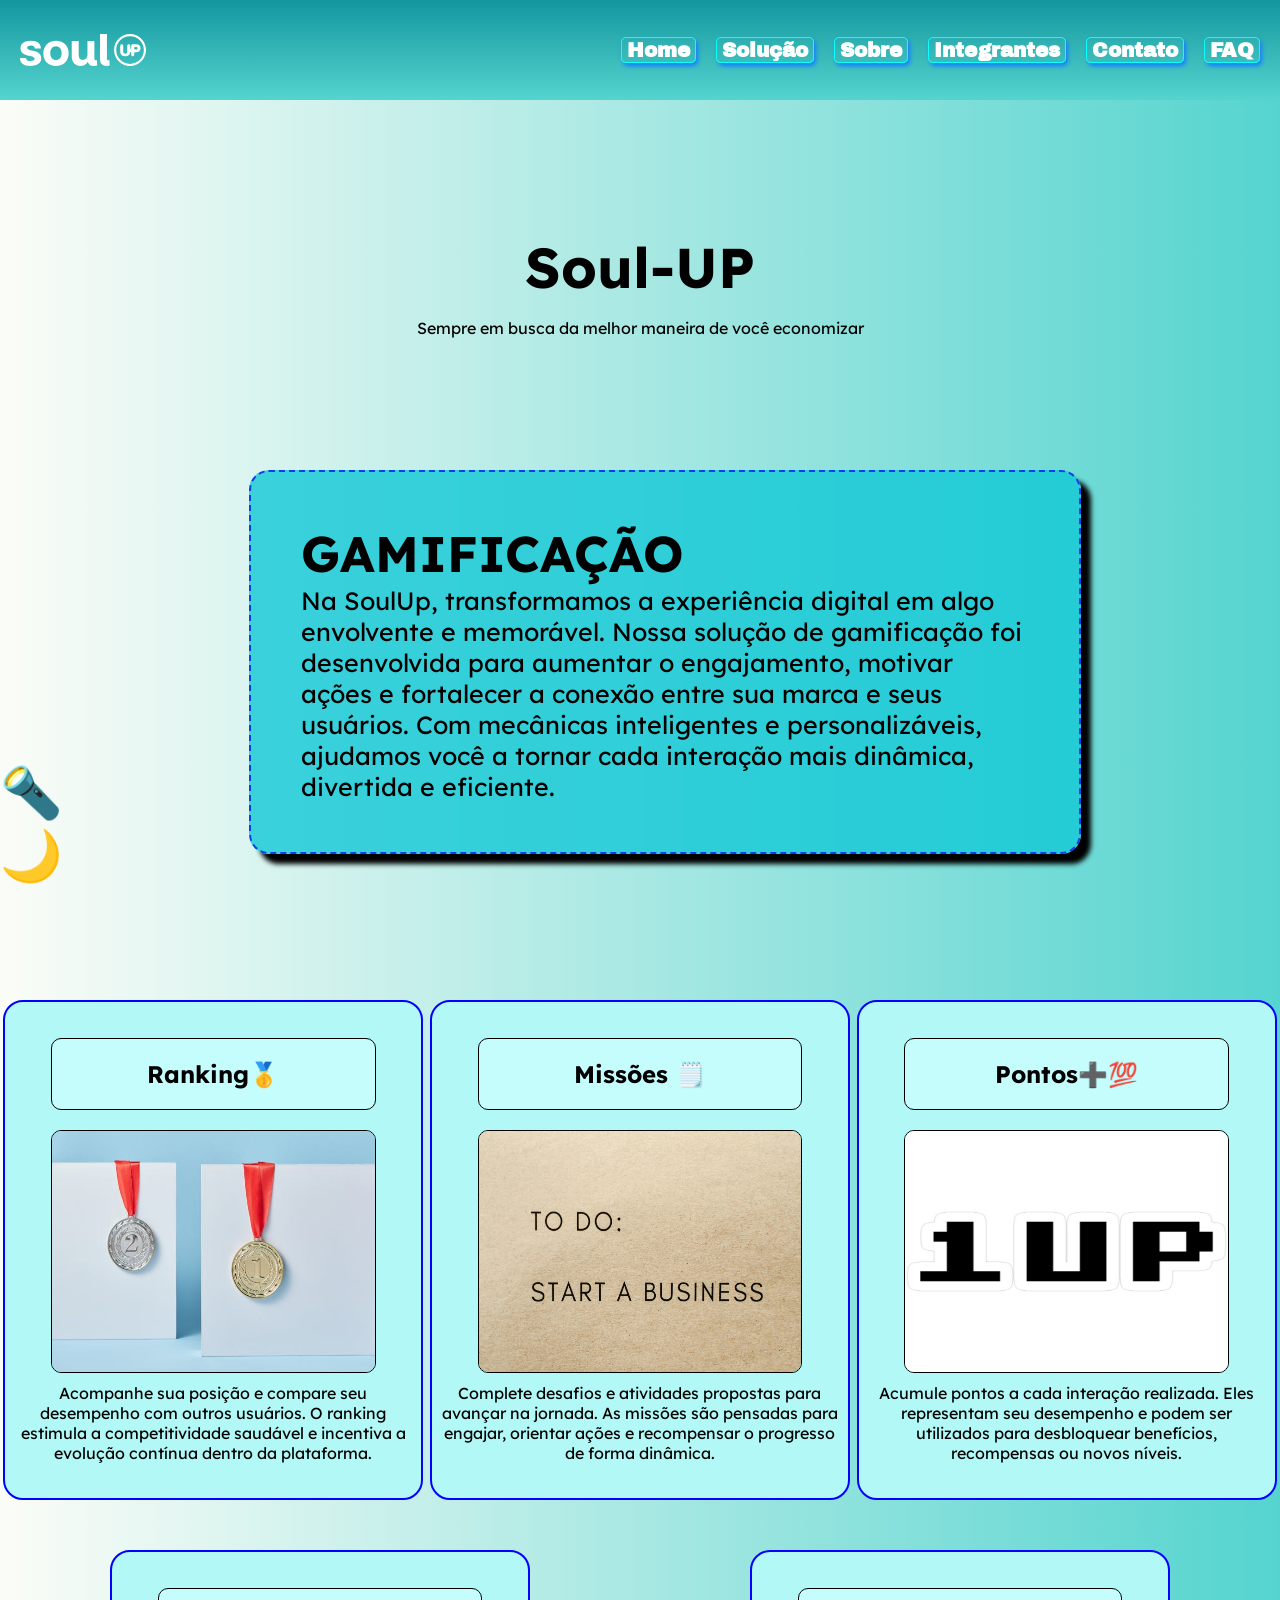
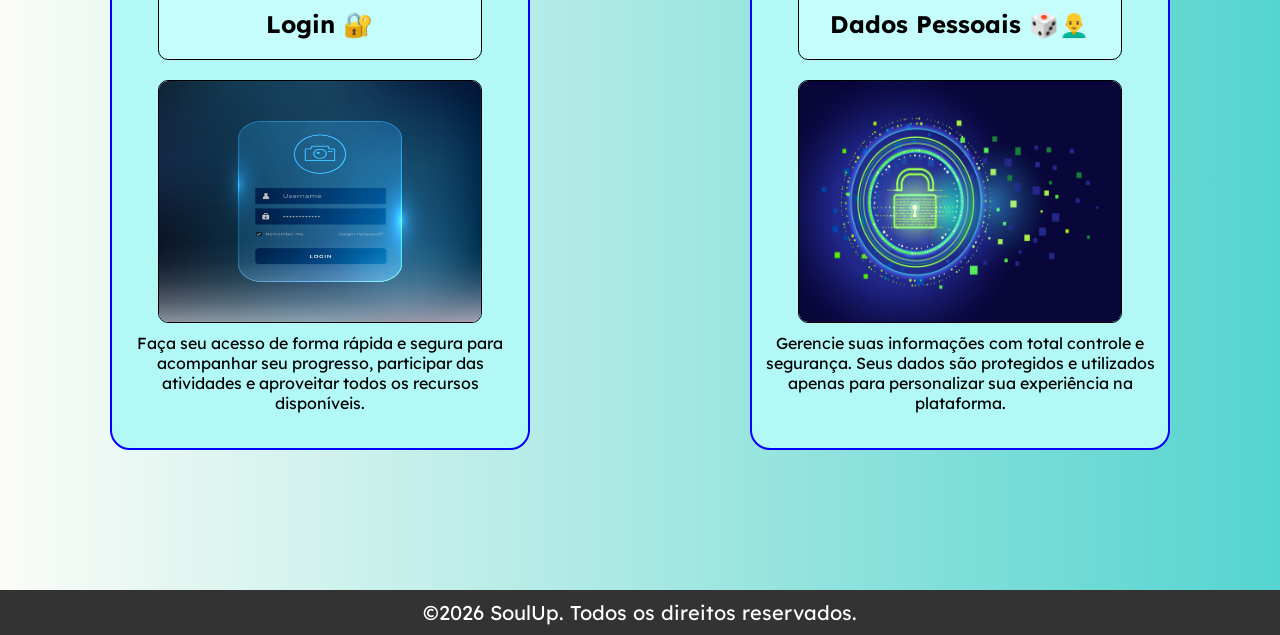
==== commit aeaab4e9: "feat: adicionando modo escuro em todas as paginas" ====
--- a/index.html
+++ b/index.html
@@ -134,7 +134,7 @@
     </footer>
 
 
-    <script src="./assets/JS/SoulUP.js"></script>
+    <script src="./assets/JS/index.js"></script>
 </body>
 
 </html>
